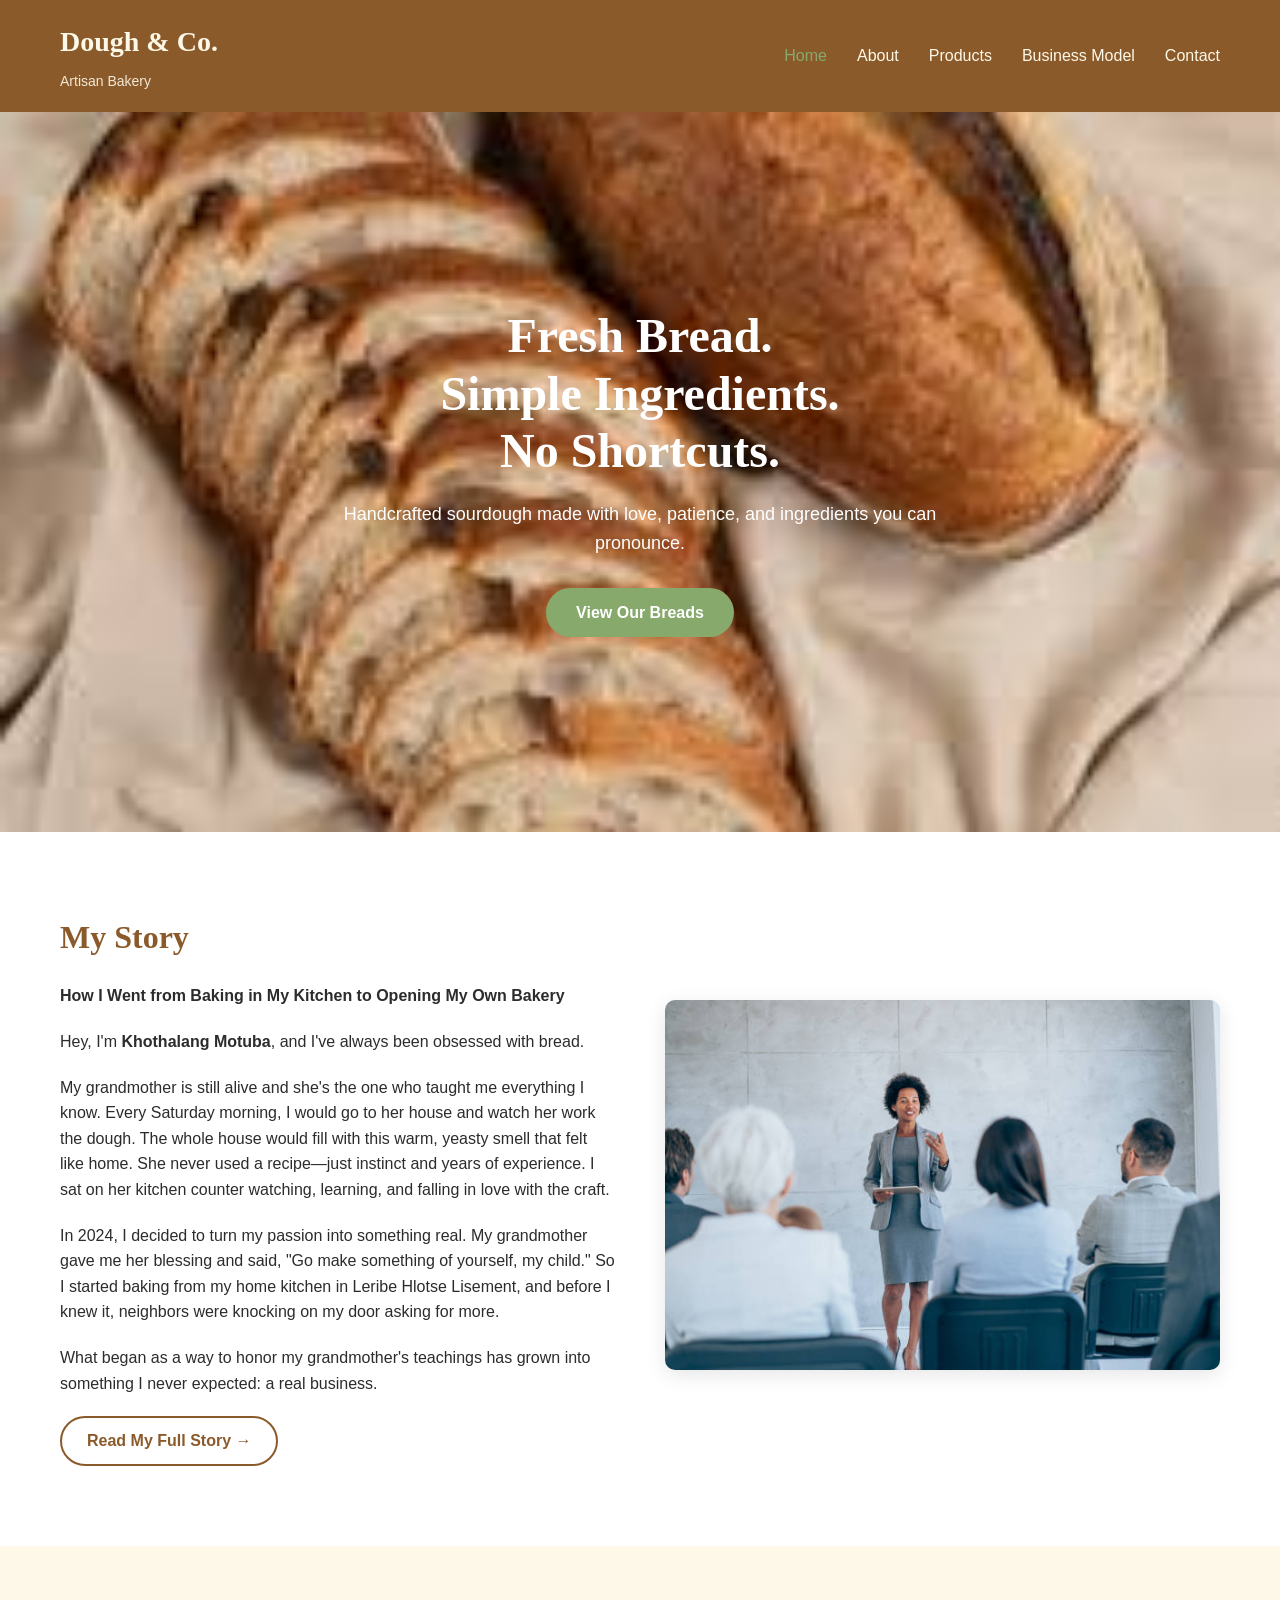
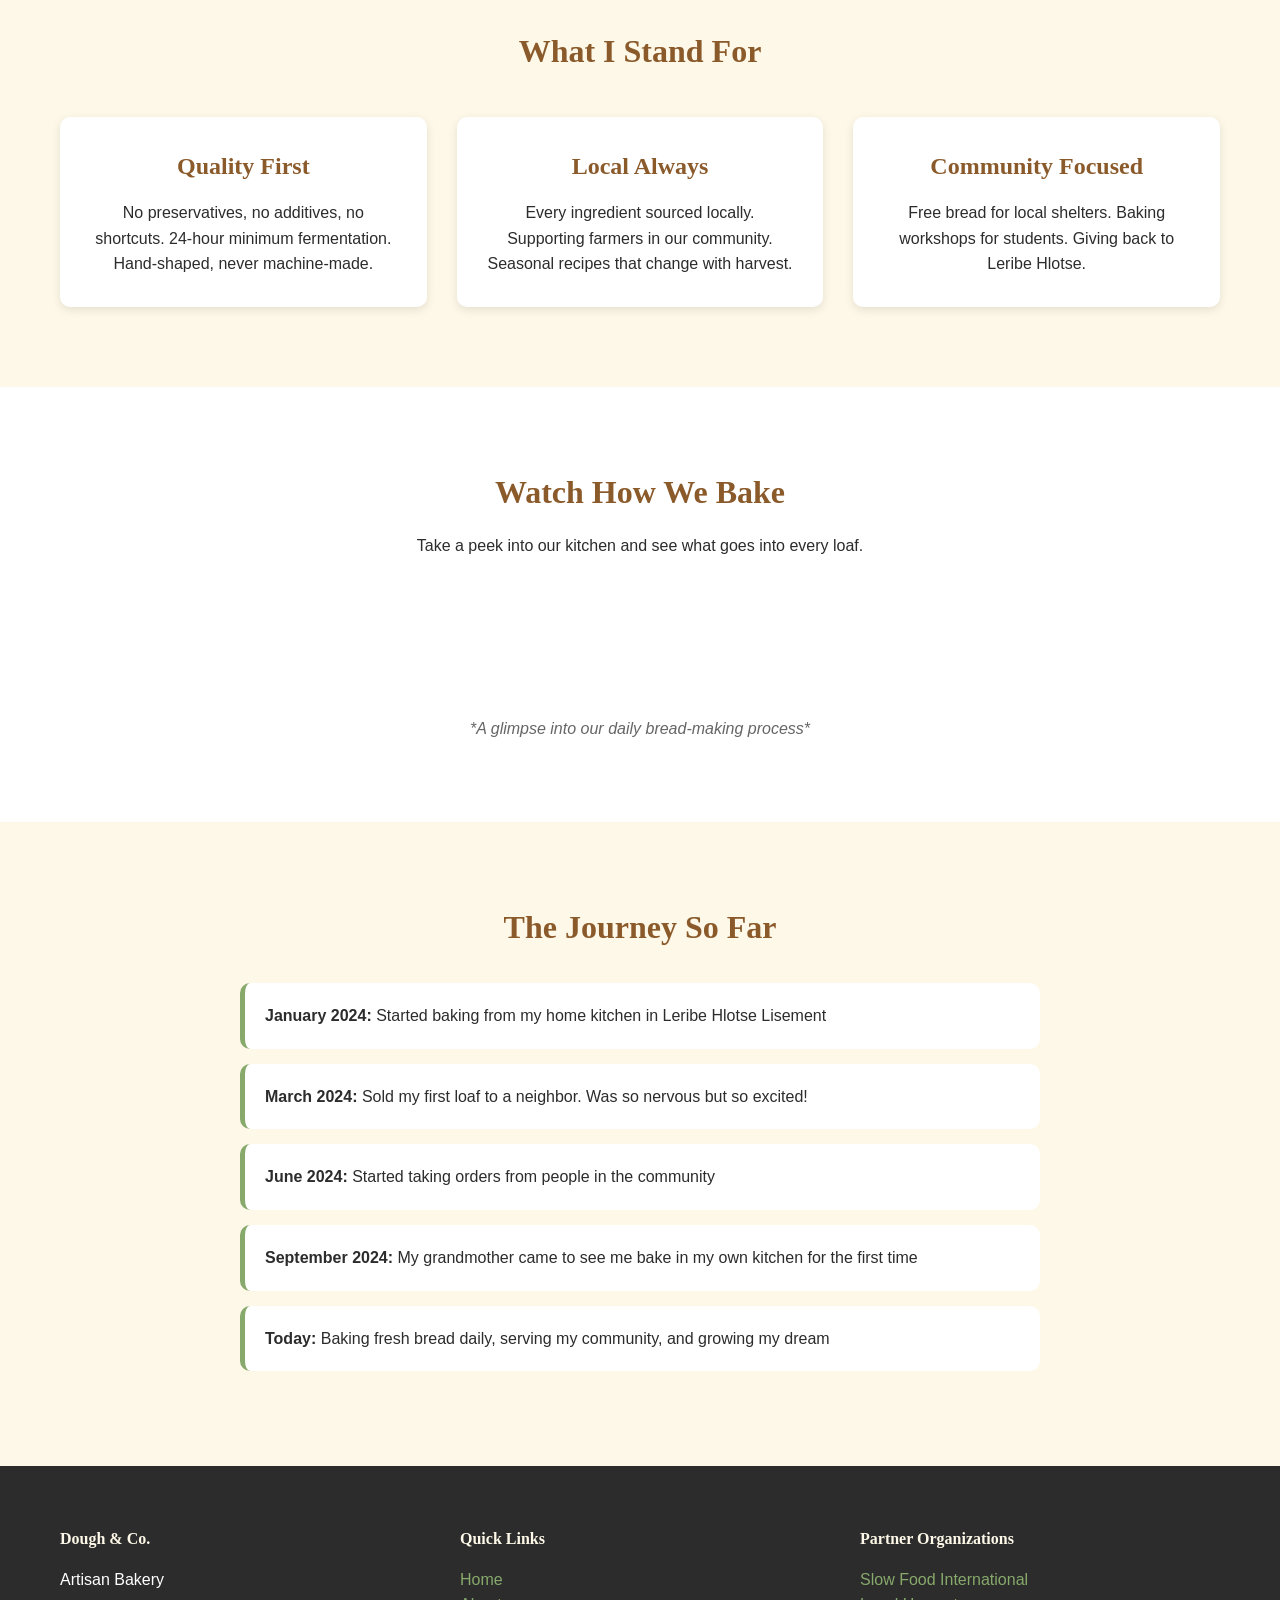
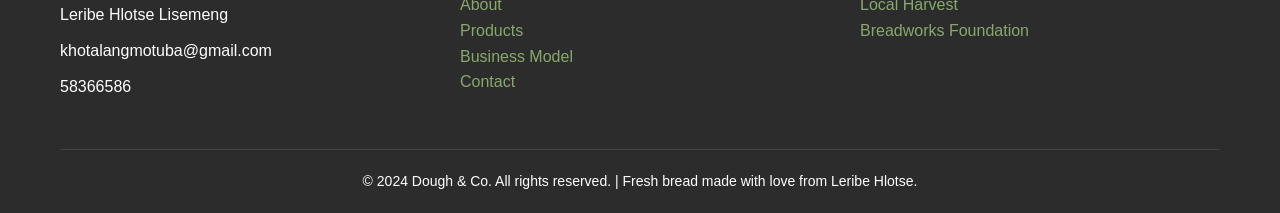
==== index.html @ c387c1e5 "Add files via upload" ====
<!DOCTYPE html>
<html lang="en">
<head>
    <meta charset="UTF-8">
    <meta name="viewport" content="width=device-width, initial-scale=1.0">
    <title>Dough & Co. | Artisan Bakery</title>
    <link rel="stylesheet" href="style.css">
</head>
<body>
    <header>
        <div class="container">
            <div class="logo">
                <h1>Dough & Co.</h1>
                <p>Artisan Bakery</p>
            </div>
            <nav>
                <ul>
                    <li><a href="index.html" class="active">Home</a></li>
                    <li><a href="about.html">About</a></li>
                    <li><a href="products.html">Products</a></li>
                    <li><a href="business.html">Business Model</a></li>
                    <li><a href="contact.html">Contact</a></li>
                </ul>
            </nav>
        </div>
    </header>

    <main>
        <section class="hero">
            <div class="container">
                <div class="hero-content">
                    <h2>Fresh Bread.<br>Simple Ingredients.<br>No Shortcuts.</h2>
                    <p>Handcrafted sourdough made with love, patience, and ingredients you can pronounce.</p>
                    <a href="products.html" class="btn-primary">View Our Breads</a>
                </div>
            </div>
        </section>

        <section class="story">
            <div class="container">
                <div class="story-grid">
                    <div class="story-text">
                        <h3>My Story</h3>
                        <p><strong>How I Went from Baking in My Kitchen to Opening My Own Bakery</strong></p>
                        <p>Hey, I'm <strong>Khothalang Motuba</strong>, and I've always been obsessed with bread.</p>
                        <p>My grandmother is still alive and she's the one who taught me everything I know. Every Saturday morning, I would go to her house and watch her work the dough. The whole house would fill with this warm, yeasty smell that felt like home. She never used a recipe—just instinct and years of experience. I sat on her kitchen counter watching, learning, and falling in love with the craft.</p>
                        <p>In 2024, I decided to turn my passion into something real. My grandmother gave me her blessing and said, "Go make something of yourself, my child." So I started baking from my home kitchen in Leribe Hlotse Lisement, and before I knew it, neighbors were knocking on my door asking for more.</p>
                        <p>What began as a way to honor my grandmother's teachings has grown into something I never expected: a real business.</p>
                        <a href="about.html" class="btn-secondary">Read My Full Story →</a>
                    </div>
                    <div class="story-image">
                        <img src="story telling.jpg">
                    </div>
                </div>
            </div>
        </section>

        <section class="values">
            <div class="container">
                <h3>What I Stand For</h3>
                <div class="values-grid">
                    <div class="value-card">
                        <h4> Quality First</h4>
                        <p>No preservatives, no additives, no shortcuts. 24-hour minimum fermentation. Hand-shaped, never machine-made.</p>
                    </div>
                    <div class="value-card">
                        <h4> Local Always</h4>
                        <p>Every ingredient sourced locally. Supporting farmers in our community. Seasonal recipes that change with harvest.</p>
                    </div>
                    <div class="value-card">
                        <h4> Community Focused</h4>
                        <p>Free bread for local shelters. Baking workshops for students. Giving back to Leribe Hlotse.</p>
                    </div>
                </div>
            </div>
        </section>

        <section class="video-section">
            <div class="container">
                <h3>Watch How We Bake</h3>
                <p>Take a peek into our kitchen and see what goes into every loaf.</p>
                <div class="video-container">
                    <iframe width="100%" height="100%" src="https://www.youtube.com/embed/7PpHh_3BvLI?si=example" title="Bread making video" frameborder="0" allow="accelerometer; autoplay; clipboard-write; encrypted-media; gyroscope; picture-in-picture; web-share" referrerpolicy="strict-origin-when-cross-origin" allowfullscreen></iframe>
                </div>
                <p class="video-caption">*A glimpse into our daily bread-making process*</p>
            </div>
        </section>

        <section class="journey">
            <div class="container">
                <h3>The Journey So Far</h3>
                <ul class="timeline">
                    <li><strong>January 2024:</strong> Started baking from my home kitchen in Leribe Hlotse Lisement</li>
                    <li><strong>March 2024:</strong> Sold my first loaf to a neighbor. Was so nervous but so excited!</li>
                    <li><strong>June 2024:</strong> Started taking orders from people in the community</li>
                    <li><strong>September 2024:</strong> My grandmother came to see me bake in my own kitchen for the first time</li>
                    <li><strong>Today:</strong> Baking fresh bread daily, serving my community, and growing my dream</li>
                </ul>
            </div>
        </section>
    </main>

    <footer>
        <div class="container">
            <div class="footer-content">
                <div class="footer-info">
                    <h4>Dough & Co.</h4>
                    <p>Artisan Bakery</p>
                    <p> Leribe Hlotse Lisemeng</p>
                    <p> khotalangmotuba@gmail.com</p>
                    <p>58366586</p>
                </div>
                <div class="footer-links">
                    <h4>Quick Links</h4>
                    <ul>
                        <li><a href="index.html">Home</a></li>
                        <li><a href="about.html">About</a></li>
                        <li><a href="products.html">Products</a></li>
                        <li><a href="business.html">Business Model</a></li>
                        <li><a href="contact.html">Contact</a></li>
                    </ul>
                </div>
                <div class="footer-partners">
                    <h4>Partner Organizations</h4>
                    <ul>
                        <li><a href="https://www.slowfood.com/" target="_blank">Slow Food International</a></li>
                        <li><a href="https://www.localharvest.org/" target="_blank">Local Harvest</a></li>
                        <li><a href="https://www.breadworks.org/" target="_blank">Breadworks Foundation</a></li>
                    </ul>
                </div>
            </div>
            <div class="footer-bottom">
                <p>&copy; 2024 Dough & Co. All rights reserved. | Fresh bread made with love from Leribe Hlotse.</p>
            </div>
        </div>
    </footer>
</body>
</html>
---- style.css ----
* {
    margin: 0;
    padding: 0;
    box-sizing: border-box;
}

body {
    font-family: 'Inter', sans-serif;
    color: #2C2C2C;
    line-height: 1.6;
    background-color: #FDF8E7;
}

h1, h2, h3, h4, h5, h6 {
    font-family: 'Playfair Display', serif;
    font-weight: 700;
    color: #8B5A2B;
}

.container {
    max-width: 1200px;
    margin: 0 auto;
    padding: 0 20px;
}

/* Header Styles */
header {
    background-color: #8B5A2B;
    padding: 20px 0;
    position: sticky;
    top: 0;
    z-index: 100;
}

header .container {
    display: flex;
    justify-content: space-between;
    align-items: center;
    flex-wrap: wrap;
}

.logo h1 {
    color: #FDF8E7;
    font-size: 28px;
    margin-bottom: 5px;
}

.logo p {
    color: #FDF8E7;
    font-size: 14px;
    opacity: 0.9;
}

nav ul {
    display: flex;
    list-style: none;
    gap: 30px;
}

nav ul li a {
    color: #FDF8E7;
    text-decoration: none;
    font-weight: 500;
    transition: color 0.3s ease;
}

nav ul li a:hover,
nav ul li a.active {
    color: #87A96B;
}

/* Hero Section */
.hero {
    background-image: url('classic bread.jfif');
    background-size: cover;
    background-position: center;
    height: 80vh;
    display: flex;
    align-items: center;
    text-align: center;
    color: white;
}

.hero-content h2 {
    color: white;
    font-size: 48px;
    margin-bottom: 20px;
    line-height: 1.2;
}

.hero-content p {
    font-size: 18px;
    margin-bottom: 30px;
    max-width: 600px;
    margin-left: auto;
    margin-right: auto;
}

.btn-primary {
    display: inline-block;
    background-color: #87A96B;
    color: white;
    padding: 12px 30px;
    text-decoration: none;
    border-radius: 30px;
    font-weight: 600;
    transition: background-color 0.3s ease;
}

.btn-primary:hover {
    background-color: #6B8E4A;
}

.btn-secondary {
    display: inline-block;
    background-color: transparent;
    color: #8B5A2B;
    padding: 10px 25px;
    text-decoration: none;
    border: 2px solid #8B5A2B;
    border-radius: 30px;
    font-weight: 600;
    transition: all 0.3s ease;
}

.btn-secondary:hover {
    background-color: #8B5A2B;
    color: white;
}

.btn-small {
    display: inline-block;
    background-color: #87A96B;
    color: white;
    padding: 8px 20px;
    text-decoration: none;
    border-radius: 20px;
    font-size: 14px;
    font-weight: 500;
    transition: background-color 0.3s ease;
}

/* Story Section */
.story {
    padding: 80px 0;
    background-color: white;
}

.story-grid {
    display: grid;
    grid-template-columns: 1fr 1fr;
    gap: 50px;
    align-items: center;
}

.story-text h3 {
    font-size: 32px;
    margin-bottom: 20px;
}

.story-text p {
    margin-bottom: 20px;
}

.story-image img {
    width: 100%;
    border-radius: 10px;
    box-shadow: 0 5px 20px rgba(0,0,0,0.1);
}

/* Values Section */
.values {
    padding: 80px 0;
    background-color: #FDF8E7;
    text-align: center;
}

.values h3 {
    font-size: 32px;
    margin-bottom: 40px;
}

.values-grid {
    display: grid;
    grid-template-columns: repeat(auto-fit, minmax(300px, 1fr));
    gap: 30px;
}

.value-card {
    background-color: white;
    padding: 30px;
    border-radius: 10px;
    box-shadow: 0 3px 10px rgba(0,0,0,0.1);
    transition: transform 0.3s ease;
}

.value-card:hover {
    transform: translateY(-5px);
}

.value-card h4 {
    font-size: 24px;
    margin-bottom: 15px;
}

/* Video Section */
.video-section {
    padding: 80px 0;
    background-color: white;
    text-align: center;
}

.video-section h3 {
    font-size: 32px;
    margin-bottom: 15px;
}

.video-container video {
    width: 100%;
    height: auto;
    display: block;
    border-radius:10px;
}

.video-caption {
    color: #666;
    font-style: italic;
}

/* Journey Section */
.journey {
    padding: 80px 0;
    background-color: #FDF8E7;
}

.journey h3 {
    font-size: 32px;
    margin-bottom: 30px;
    text-align: center;
}

.timeline {
    max-width: 800px;
    margin: 0 auto;
    list-style: none;
}

.timeline li {
    background-color: white;
    margin-bottom: 15px;
    padding: 20px;
    border-radius: 10px;
    border-left: 5px solid #87A96B;
}

/* Page Header */
.page-header {
    background-color: #8B5A2B;
    color: white;
    padding: 60px 0;
    text-align: center;
}

.page-header h2 {
    color: white;
    font-size: 48px;
    margin-bottom: 15px;
}

.page-header p {
    font-size: 18px;
}

/* Founder Story (About Page) */
.founder-story {
    padding: 80px 0;
    background-color: white;
}

.founder-grid {
    display: grid;
    grid-template-columns: 1fr 1fr;
    gap: 50px;
    align-items: center;
}

.founder-image img {
    width: 100%;
    border-radius: 10px;
    box-shadow: 0 5px 20px rgba(0,0,0,0.1);
}

/* Full Story */
.full-story {
    padding: 60px 0;
    background-color: #FDF8E7;
}

.full-story h3 {
    font-size: 32px;
    margin-bottom: 30px;
}

.full-story ul {
    margin: 20px 0;
    padding-left: 40px;
}

.full-story li {
    margin-bottom: 10px;
}

/* Lessons Grid */
.lessons-grid {
    display: grid;
    grid-template-columns: repeat(auto-fit, minmax(250px, 1fr));
    gap: 30px;
    margin-top: 40px;
}

.lesson-card {
    background-color: white;
    padding: 25px;
    border-radius: 10px;
    box-shadow: 0 3px 10px rgba(0,0,0,0.1);
}

/* Team Section */
.team {
    padding: 80px 0;
    background-color: white;
    text-align: center;
}

.team h3 {
    font-size: 32px;
    margin-bottom: 40px;
}

.team-grid {
    display: grid;
    grid-template-columns: repeat(auto-fit, minmax(250px, 1fr));
    gap: 30px;
}

.team-card {
    background-color: #FDF8E7;
    padding: 25px;
    border-radius: 10px;
    transition: transform 0.3s ease;
}

.team-card:hover {
    transform: translateY(-5px);
}

.team-card img {
    width: 150px;
    height: 150px;
    border-radius: 50%;
    object-fit: cover;
    margin-bottom: 15px;
}

.team-card h4 {
    font-size: 20px;
    margin-bottom: 5px;
}

.team-card p {
    margin: 5px 0;
}

/* Products Grid */
.products-grid-section {
    padding: 80px 0;
    background-color: white;
}

.products-grid {
    display: grid;
    grid-template-columns: repeat(auto-fit, minmax(300px, 1fr));
    gap: 30px;
}

.product-card {
    background-color: #FDF8E7;
    border-radius: 10px;
    overflow: hidden;
    transition: transform 0.3s ease;
}

.product-card:hover {
    transform: translateY(-5px);
}

.product-card img {
    width: 100%;
    height: 250px;
    object-fit: cover;
}

.product-card h3 {
    font-size: 22px;
    margin: 15px 15px 10px;
}

.product-card p {
    margin: 0 15px 10px;
    color: #555;
}

.price {
    font-size: 20px;
    font-weight: bold;
    color: #8B5A2B;
    margin: 10px 15px 20px;
}

/* Pricing Section */
.pricing-section {
    padding: 80px 0;
    background-color: #FDF8E7;
    text-align: center;
}

.pricing-section h3 {
    font-size: 32px;
    margin-bottom: 40px;
}

.pricing-grid {
    display: grid;
    grid-template-columns: repeat(auto-fit, minmax(300px, 1fr));
    gap: 30px;
}

.pricing-card {
    background-color: white;
    padding: 30px;
    border-radius: 10px;
    box-shadow: 0 5px 20px rgba(0,0,0,0.1);
    transition: transform 0.3s ease;
}

.pricing-card.popular {
    border: 2px solid #87A96B;
    transform: scale(1.05);
}

.pricing-card h4 {
    font-size: 24px;
    margin-bottom: 15px;
}

.price-large {
    font-size: 36px;
    font-weight: bold;
    color: #8B5A2B;
    margin-bottom: 20px;
}

.pricing-card ul {
    list-style: none;
    margin: 20px 0;
}

.pricing-card li {
    padding: 8px 0;
    border-bottom: 1px solid #eee;
}

/* Order Info */
.order-info {
    padding: 80px 0;
    background-color: white;
    text-align: center;
}

.order-info h3 {
    font-size: 32px;
    margin-bottom: 30px;
}

.order-steps {
    max-width: 600px;
    margin: 0 auto;
    text-align: left;
    padding-left: 40px;
}

.order-steps li {
    margin-bottom: 15px;
    font-size: 18px;
}

.note {
    margin-top: 30px;
    padding: 15px;
    background-color: #FDF8E7;
    border-radius: 8px;
    color: #8B5A2B;
}

/* Revenue Section */
.revenue {
    padding: 80px 0;
    background-color: white;
}

.revenue h3 {
    font-size: 32px;
    margin-bottom: 40px;
    text-align: center;
}

.revenue-grid {
    display: grid;
    grid-template-columns: repeat(auto-fit, minmax(250px, 1fr));
    gap: 30px;
}

.revenue-card {
    background-color: #FDF8E7;
    padding: 25px;
    border-radius: 10px;
    text-align: center;
}

.revenue-card h4 {
    font-size: 22px;
    margin-bottom: 15px;
}

/* Cost Structure */
.cost-structure {
    padding: 80px 0;
    background-color: #FDF8E7;
}

.cost-structure h3 {
    font-size: 32px;
    margin-bottom: 30px;
    text-align: center;
}

.cost-list {
    max-width: 800px;
    margin: 0 auto;
    list-style: none;
}

.cost-list li {
    background-color: white;
    margin-bottom: 15px;
    padding: 20px;
    border-radius: 10px;
    border-left: 5px solid #87A96B;
}

/* Market Section */
.market {
    padding: 80px 0;
    background-color: white;
}

.market h3 {
    font-size: 32px;
    margin-bottom: 40px;
    text-align: center;
}

.market-grid {
    display: grid;
    grid-template-columns: repeat(auto-fit, minmax(250px, 1fr));
    gap: 30px;
}

.market-card {
    background-color: #FDF8E7;
    padding: 25px;
    border-radius: 10px;
    text-align: center;
}

/* Competitive Advantage */
.competitive-advantage {
    padding: 80px 0;
    background-color: #FDF8E7;
}

.competitive-advantage h3 {
    font-size: 32px;
    margin-bottom: 40px;
    text-align: center;
}

.advantages {
    display: grid;
    grid-template-columns: repeat(auto-fit, minmax(250px, 1fr));
    gap: 30px;
    max-width: 1000px;
    margin: 0 auto;
}

.advantage-item {
    background-color: white;
    padding: 25px;
    border-radius: 10px;
    text-align: center;
}

/* Future Plans */
.future-plans {
    padding: 80px 0;
    background-color: white;
}

.future-plans h3 {
    font-size: 32px;
    margin-bottom: 30px;
    text-align: center;
}

.future-list {
    max-width: 800px;
    margin: 0 auto;
    list-style: none;
}

.future-list li {
    background-color: #FDF8E7;
    margin-bottom: 15px;
    padding: 20px;
    border-radius: 10px;
    border-left: 5px solid #87A96B;
}

/* Contact Section */
.contact-section {
    padding: 80px 0;
    background-color: white;
}

.contact-grid {
    display: grid;
    grid-template-columns: 1fr 1fr;
    gap: 50px;
}

.contact-info h3,
.contact-form h3 {
    font-size: 28px;
    margin-bottom: 30px;
}

.info-item {
    margin-bottom: 30px;
}

.info-item h4 {
    font-size: 20px;
    margin-bottom: 10px;
    color: #8B5A2B;
}

.info-item a {
    color: #87A96B;
    text-decoration: none;
}

.info-item a:hover {
    text-decoration: underline;
}

/* Form Styles */
.form-group {
    margin-bottom: 20px;
}

.form-group label {
    display: block;
    margin-bottom: 8px;
    font-weight: 500;
}

.form-group input,
.form-group select,
.form-group textarea {
    width: 100%;
    padding: 12px;
    border: 1px solid #ddd;
    border-radius: 8px;
    font-family: 'Inter', sans-serif;
}

.form-group input:focus,
.form-group select:focus,
.form-group textarea:focus {
    outline: none;
    border-color: #87A96B;
}

/* Order Instructions */
.order-instructions {
    padding: 80px 0;
    background-color: #FDF8E7;
    text-align: center;
}

.order-instructions h3 {
    font-size: 32px;
    margin-bottom: 40px;
}

.instructions-grid {
    display: grid;
    grid-template-columns: repeat(auto-fit, minmax(280px, 1fr));
    gap: 30px;
    margin-bottom: 40px;
}

.instruction-card {
    background-color: white;
    padding: 25px;
    border-radius: 10px;
}

.instruction-card h4 {
    font-size: 22px;
    margin-bottom: 15px;
}

.note-box {
    background-color: #8B5A2B;
    color: white;
    padding: 20px;
    border-radius: 10px;
    max-width: 800px;
    margin: 0 auto;
}

.note-box p {
    margin: 0;
}

/* Footer */
footer {
    background-color: #2C2C2C;
    color: white;
    padding: 60px 0 20px;
}

.footer-content {
    display: grid;
    grid-template-columns: repeat(auto-fit, minmax(250px, 1fr));
    gap: 40px;
    margin-bottom: 40px;
}

.footer-info h4,
.footer-links h4,
.footer-partners h4 {
    color: #FDF8E7;
    margin-bottom: 15px;
}

.footer-info p,
.footer-links ul,
.footer-partners ul {
    margin-bottom: 10px;
}

.footer-links ul,
.footer-partners ul {
    list-style: none;
}

.footer-links a,
.footer-partners a {
    color: #87A96B;
    text-decoration: none;
}

.footer-links a:hover,
.footer-partners a:hover {
    text-decoration: underline;
}

.footer-bottom {
    text-align: center;
    padding-top: 20px;
    border-top: 1px solid #444;
    font-size: 14px;
}

/* Responsive Design */
@media (max-width: 768px) {
    header .container {
        flex-direction: column;
        text-align: center;
    }
    
    nav ul {
        margin-top: 15px;
        gap: 20px;
        flex-wrap: wrap;
        justify-content: center;
    }
    
    .hero-content h2 {
        font-size: 32px;
    }
    
    .story-grid,
    .founder-grid,
    .contact-grid {
        grid-template-columns: 1fr;
    }
    
    .pricing-card.popular {
        transform: scale(1);
    }
    
    .team-grid {
        grid-template-columns: 1fr;
    }
    
    .products-grid {
        grid-template-columns: 1fr;
    }
    
    .footer-content {
        grid-template-columns: 1fr;
        text-align: center;
    }
}
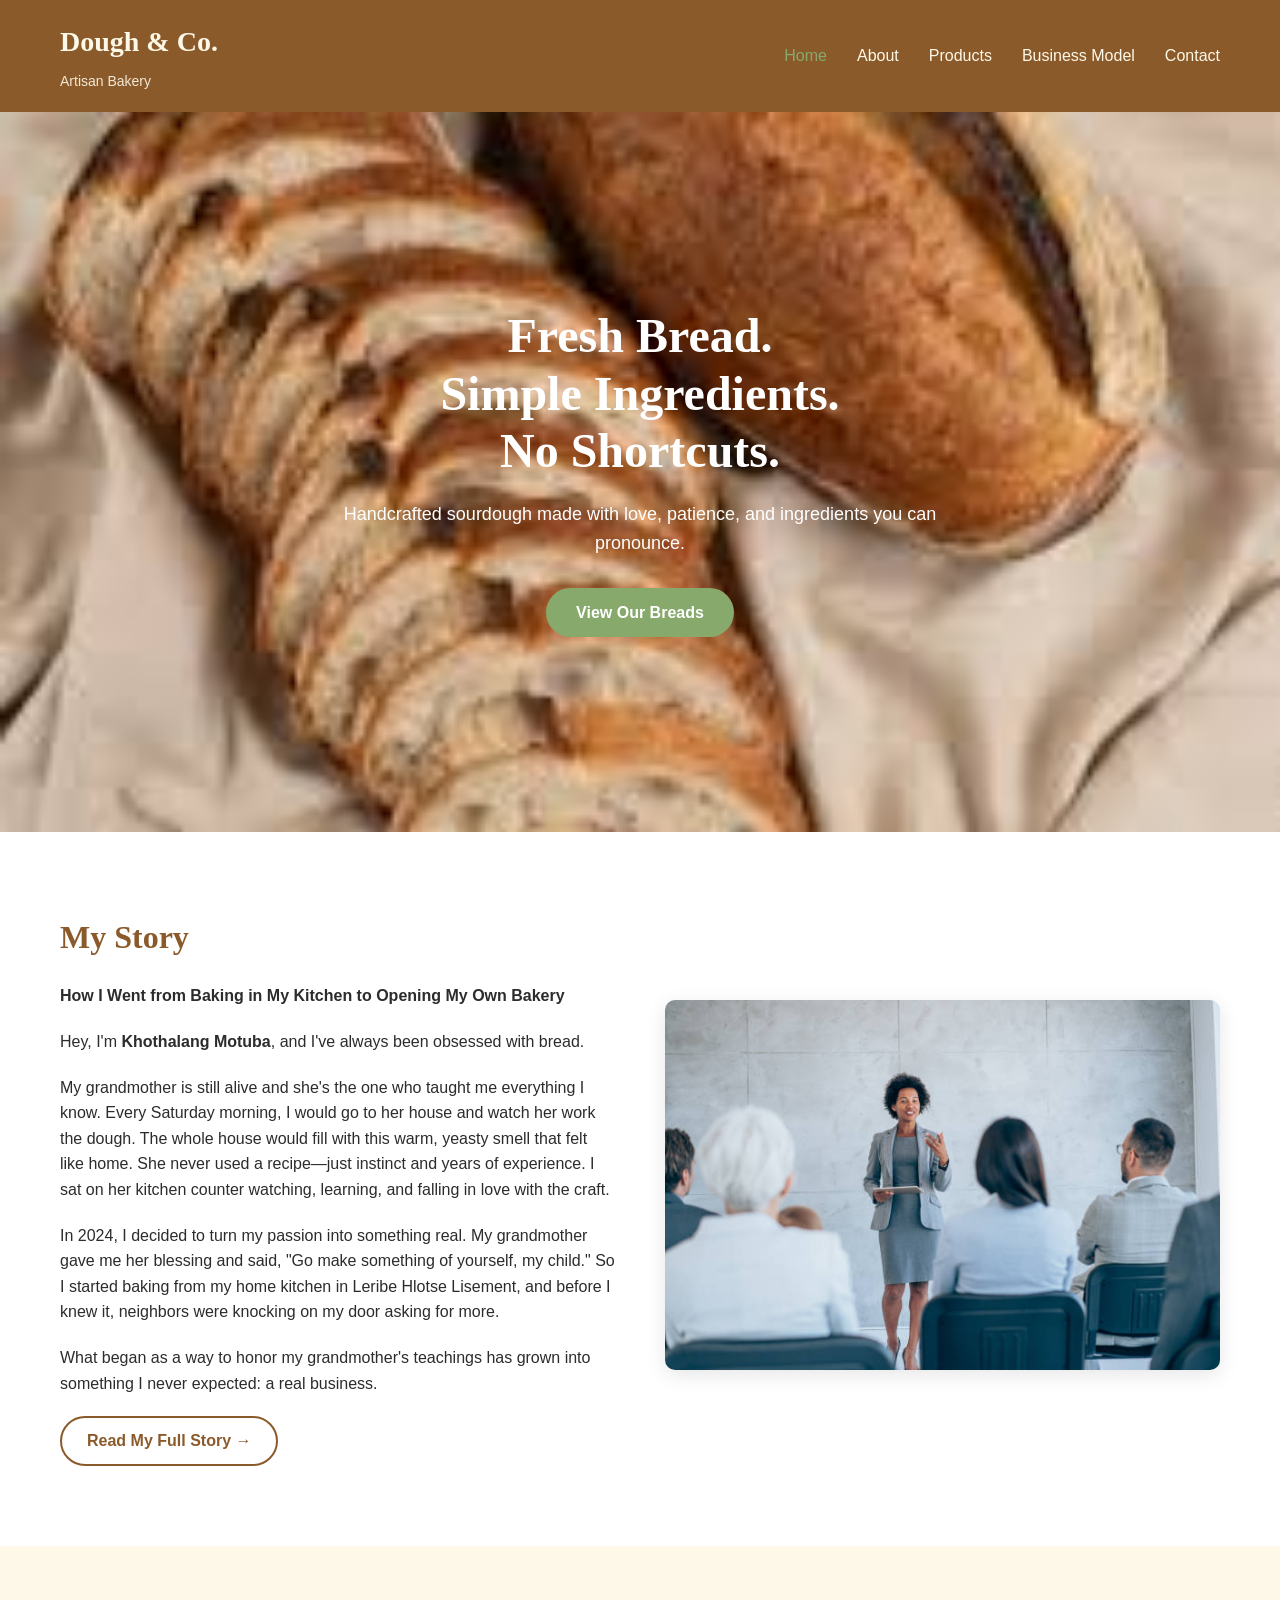
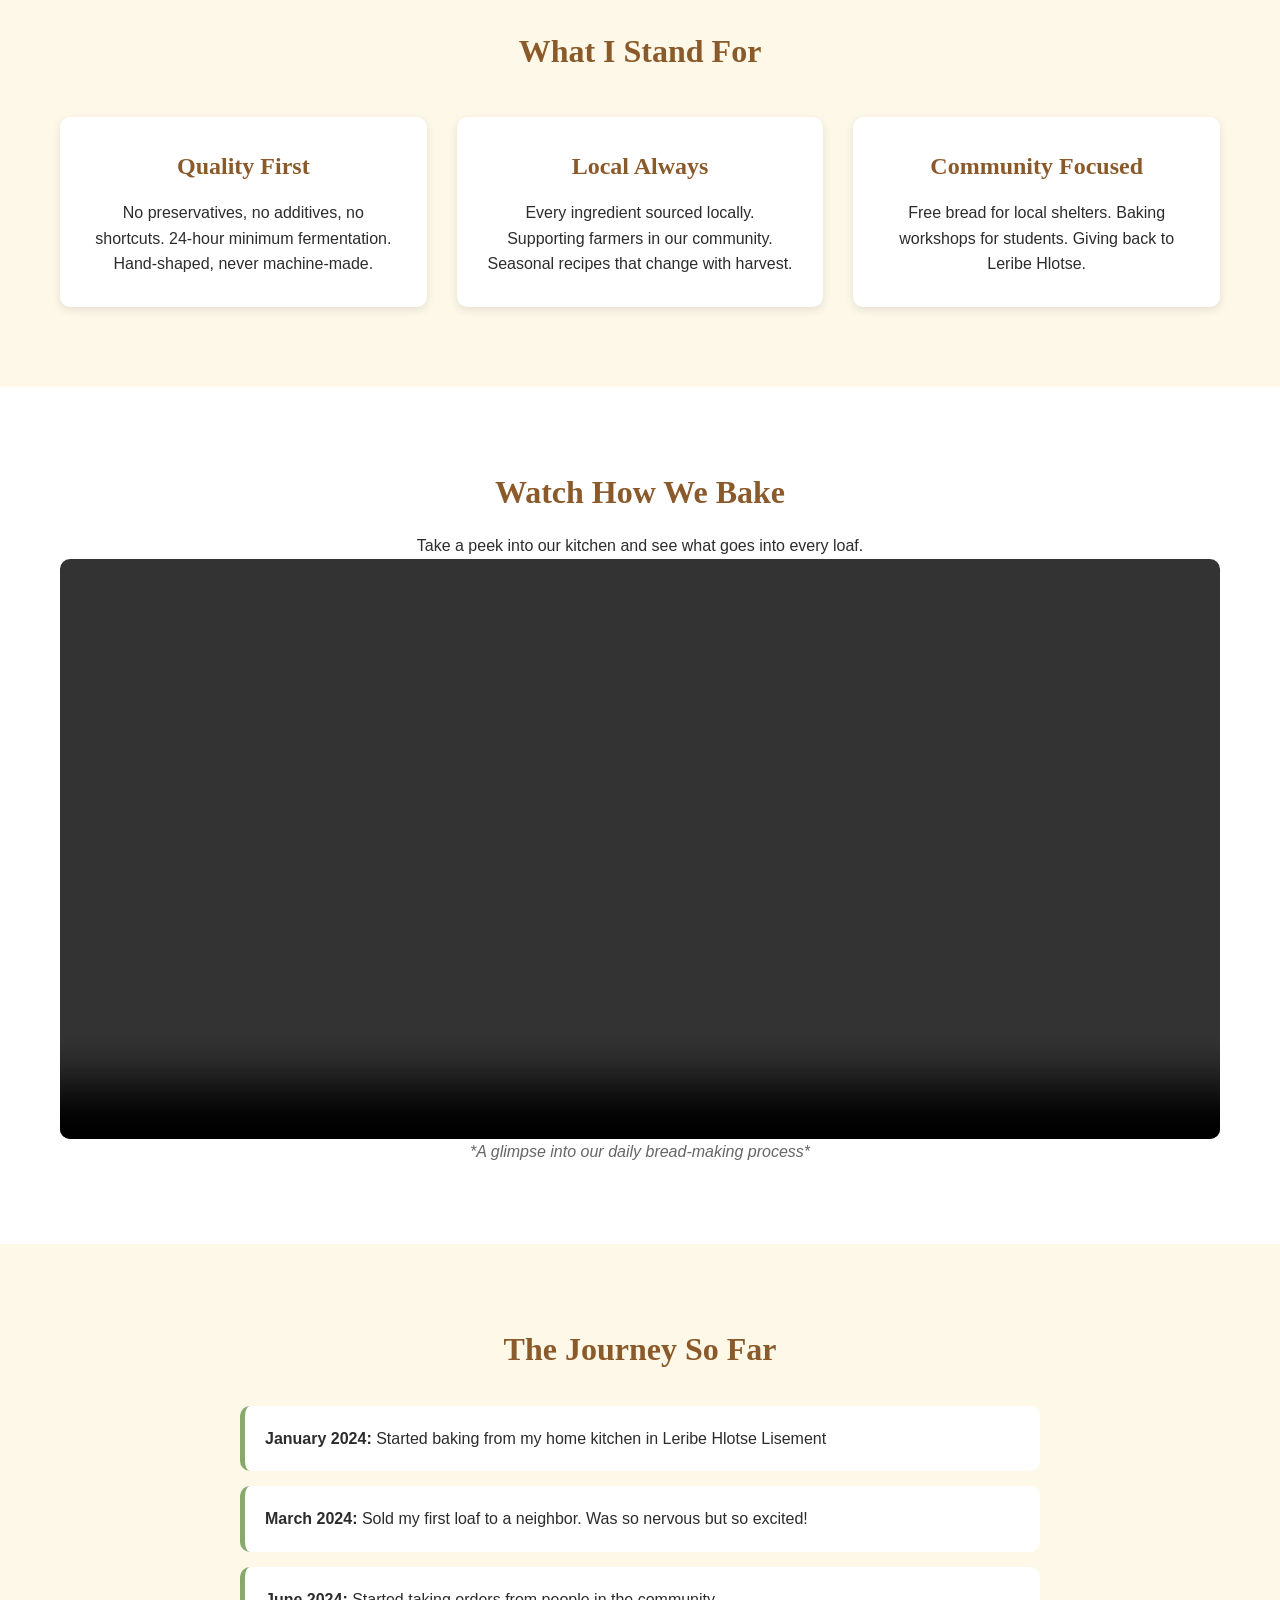
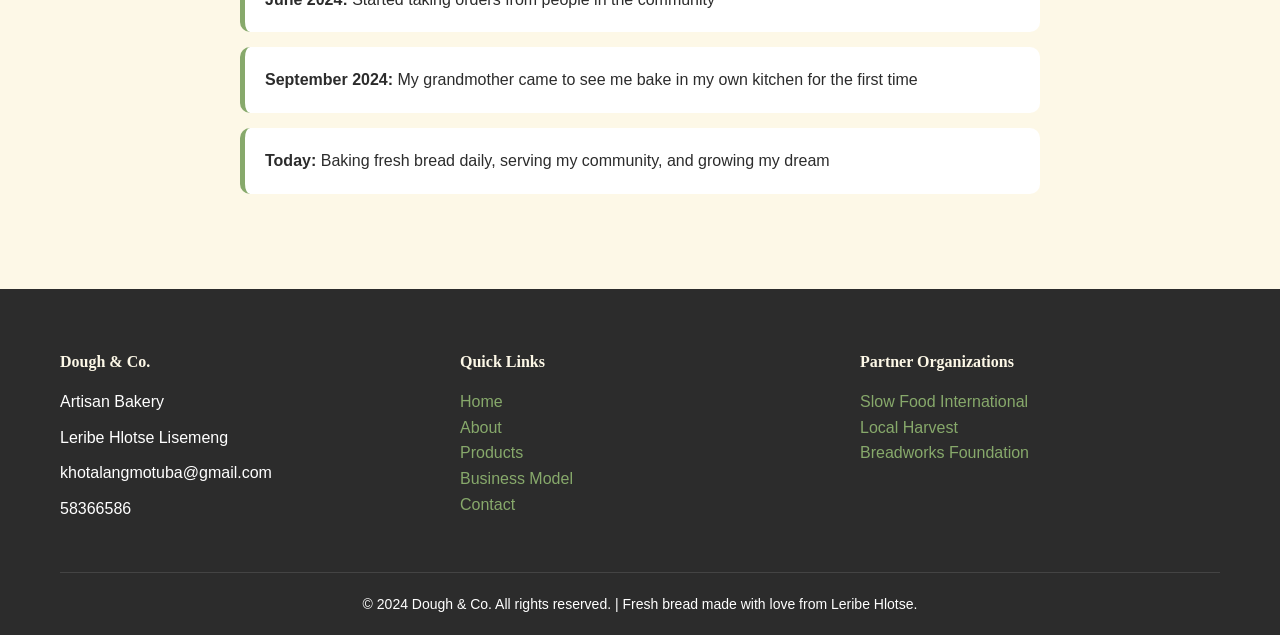
==== commit 20a5d260: "Restore index.html content Restored the original content of index.html after accidental removal." ====
--- a/index.html
+++ b/index.html
@@ -80,7 +80,9 @@
                 <h3>Watch How We Bake</h3>
                 <p>Take a peek into our kitchen and see what goes into every loaf.</p>
                 <div class="video-container">
-                    <iframe width="100%" height="100%" src="https://www.youtube.com/embed/7PpHh_3BvLI?si=example" title="Bread making video" frameborder="0" allow="accelerometer; autoplay; clipboard-write; encrypted-media; gyroscope; picture-in-picture; web-share" referrerpolicy="strict-origin-when-cross-origin" allowfullscreen></iframe>
+                    <video controls>
+        <source src="bread making.mp4" type="video/mp4">
+    </video>
                 </div>
                 <p class="video-caption">*A glimpse into our daily bread-making process*</p>
             </div>
@@ -135,4 +137,4 @@
         </div>
     </footer>
 </body>
-</html>+</html>
